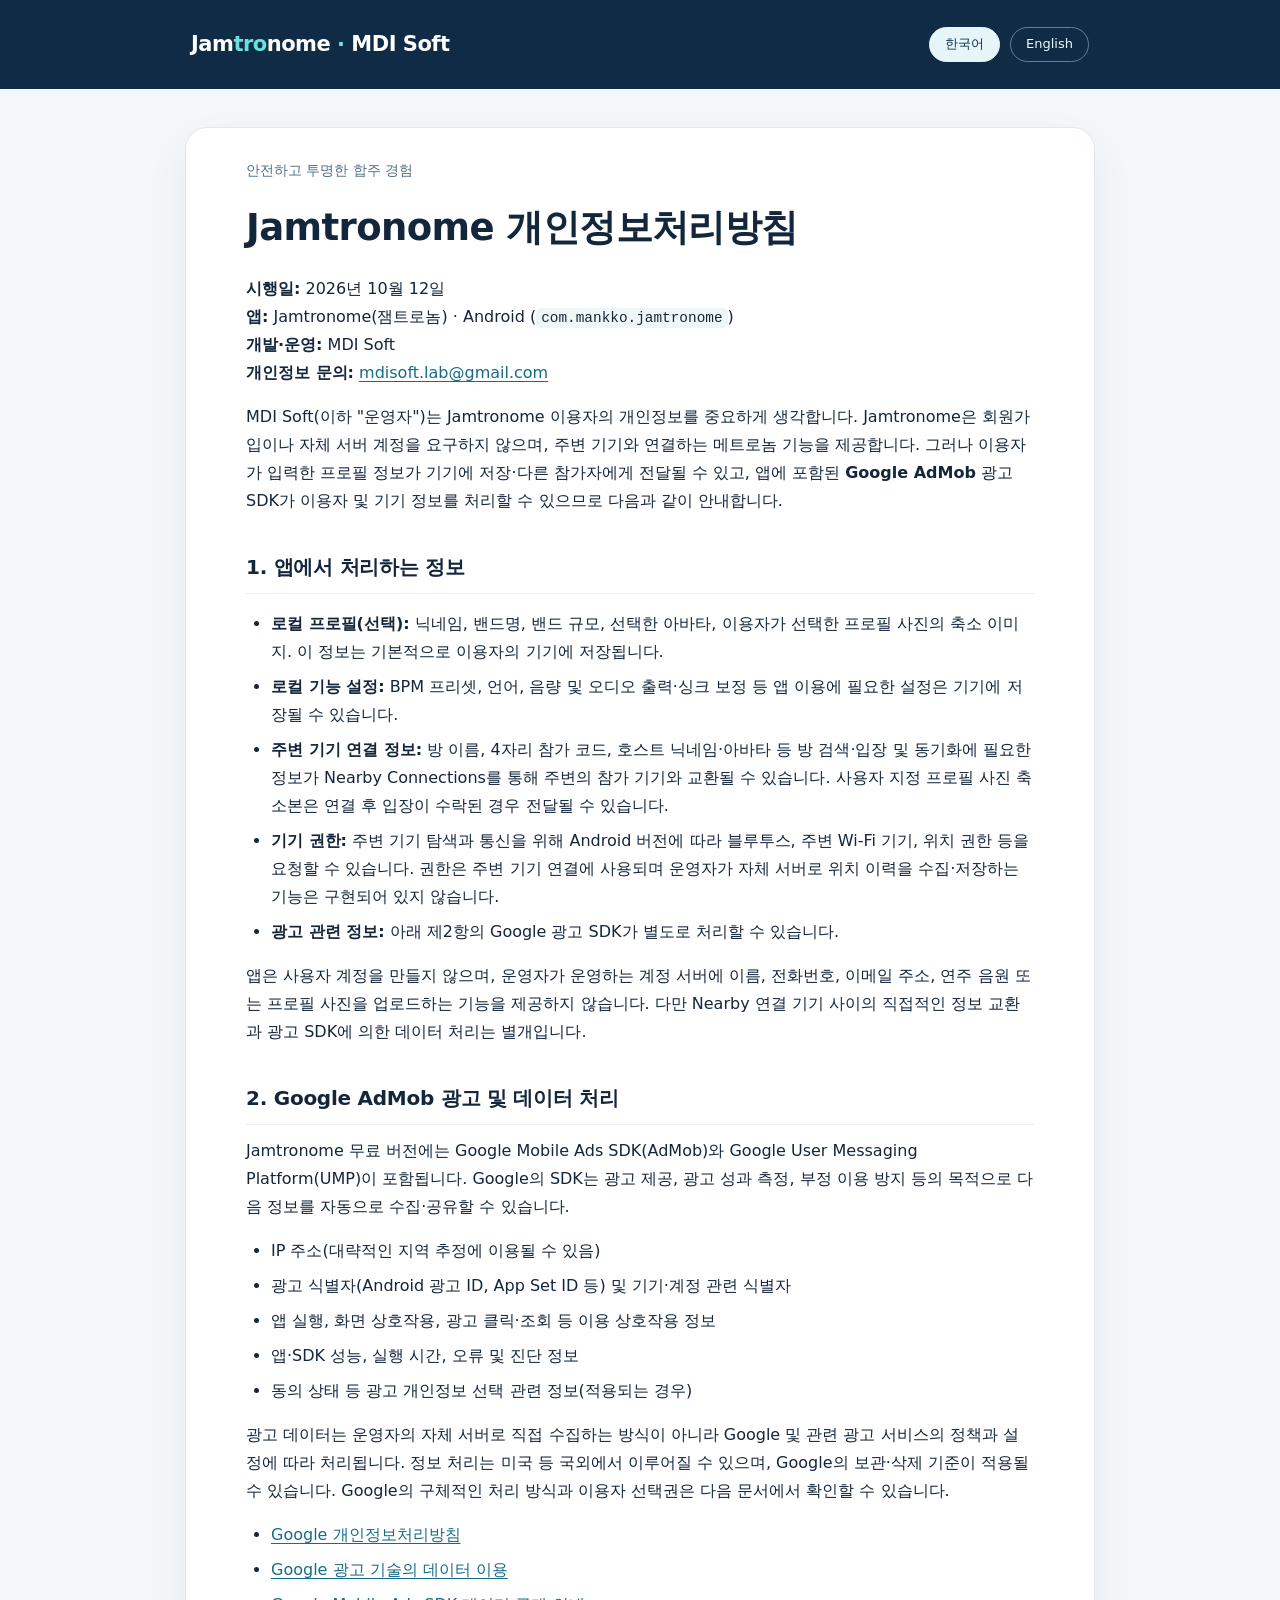
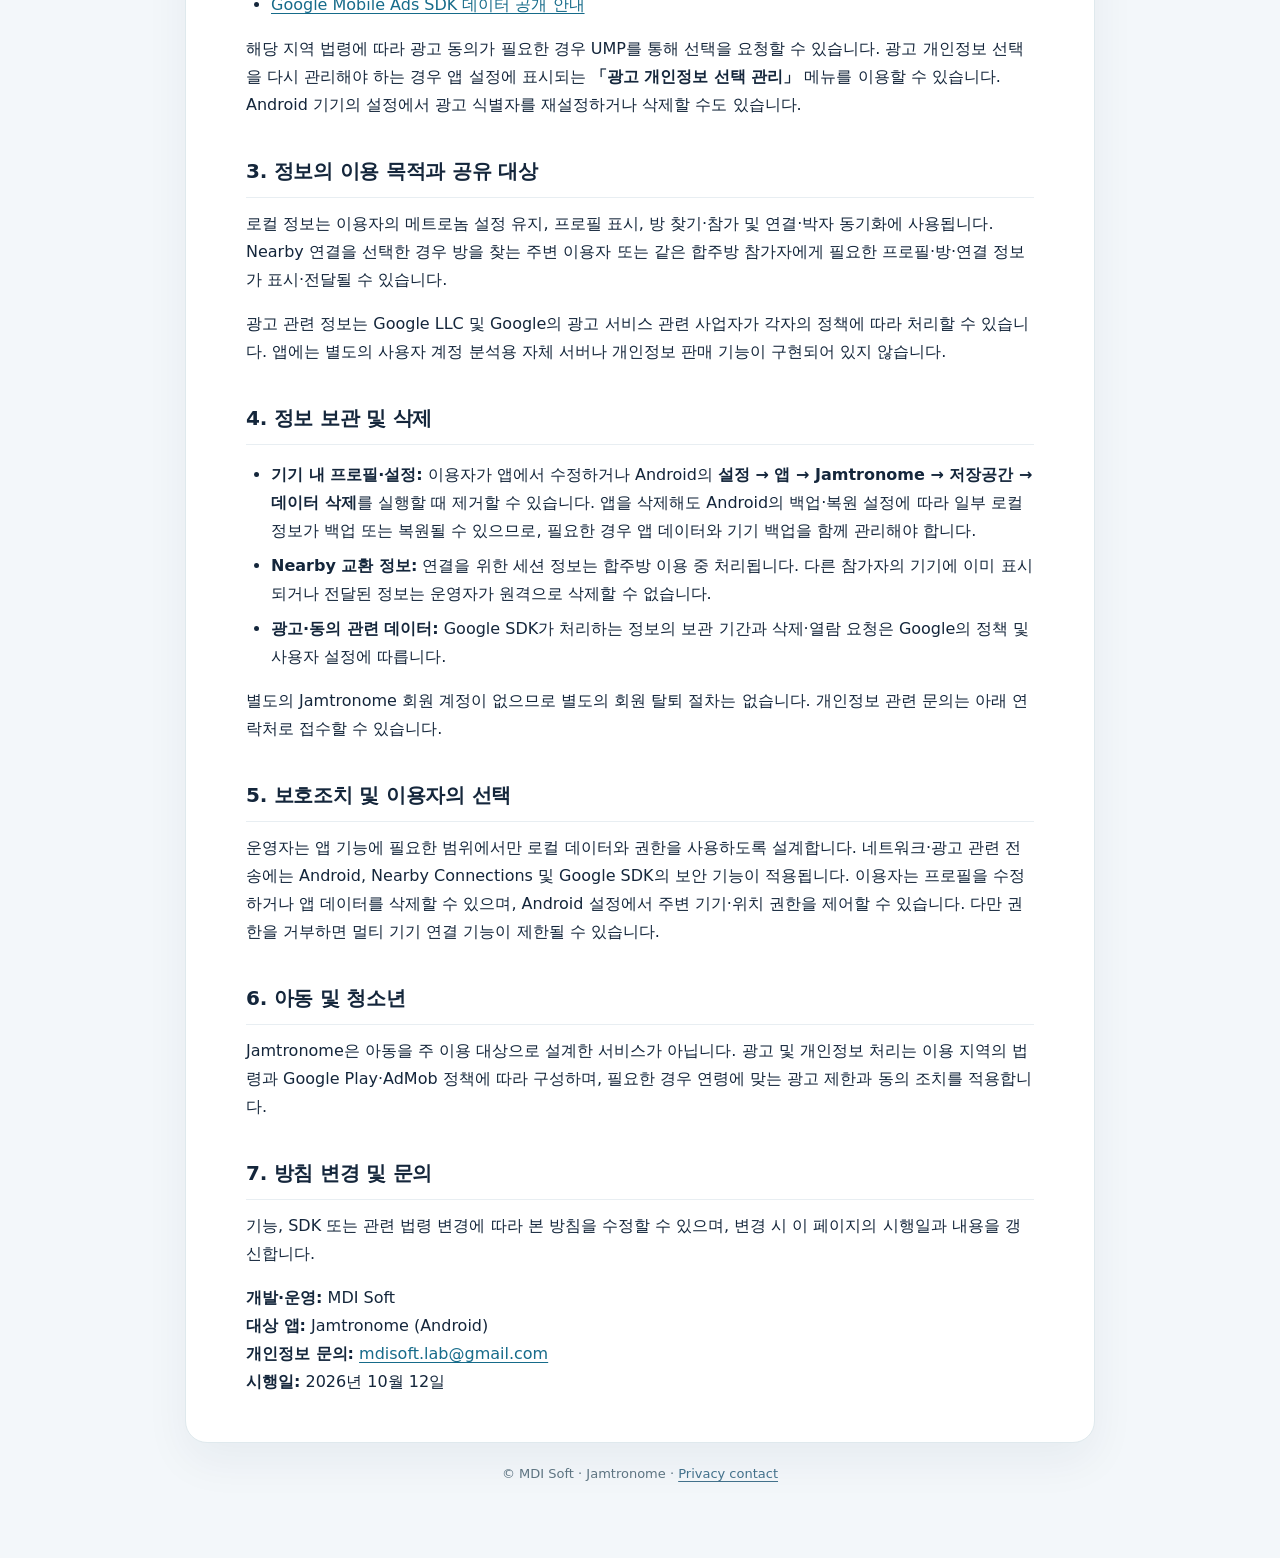
==== ko/index.html @ b939bad0 "docs: publish Jamtronome privacy policy in Korean and English" ====
<!doctype html>
<html lang="ko"><head><meta charset="utf-8"><meta name="viewport" content="width=device-width,initial-scale=1"><meta name="color-scheme" content="light"><meta name="robots" content="index,follow"><meta name="description" content="Jamtronome - MDI Soft Privacy Policy"><title>Jamtronome | 개인정보처리방침 · MDI Soft</title><link rel="stylesheet" href="../style.css"></head><body><header class="head"><div class="head-inner"><div class="brand">Jam<span>tro</span>nome <span>·</span> MDI Soft</div><nav aria-label="Language"><a href="../ko/" aria-current="page">한국어</a><a href="../en/" >English</a></nav></div></header><main class="wrap"><article class="paper"><p class="intro">안전하고 투명한 합주 경험</p><h1>Jamtronome 개인정보처리방침</h1>
<p><strong>시행일:</strong> 2026년 10월 12일<br />
<strong>앱:</strong> Jamtronome(잼트로놈) · Android (<code>com.mankko.jamtronome</code>)<br />
<strong>개발·운영:</strong> MDI Soft<br />
<strong>개인정보 문의:</strong> <a href="mailto:mdisoft.lab@gmail.com">mdisoft.lab@gmail.com</a></p>
<p>MDI Soft(이하 &quot;운영자&quot;)는 Jamtronome 이용자의 개인정보를 중요하게 생각합니다. Jamtronome은 회원가입이나 자체 서버 계정을 요구하지 않으며, 주변 기기와 연결하는 메트로놈 기능을 제공합니다. 그러나 이용자가 입력한 프로필 정보가 기기에 저장·다른 참가자에게 전달될 수 있고, 앱에 포함된 <strong>Google AdMob</strong> 광고 SDK가 이용자 및 기기 정보를 처리할 수 있으므로 다음과 같이 안내합니다.</p>
<h2>1. 앱에서 처리하는 정보</h2>
<ul>
<li><strong>로컬 프로필(선택):</strong> 닉네임, 밴드명, 밴드 규모, 선택한 아바타, 이용자가 선택한 프로필 사진의 축소 이미지. 이 정보는 기본적으로 이용자의 기기에 저장됩니다.</li>
<li><strong>로컬 기능 설정:</strong> BPM 프리셋, 언어, 음량 및 오디오 출력·싱크 보정 등 앱 이용에 필요한 설정은 기기에 저장될 수 있습니다.</li>
<li><strong>주변 기기 연결 정보:</strong> 방 이름, 4자리 참가 코드, 호스트 닉네임·아바타 등 방 검색·입장 및 동기화에 필요한 정보가 Nearby Connections를 통해 주변의 참가 기기와 교환될 수 있습니다. 사용자 지정 프로필 사진 축소본은 연결 후 입장이 수락된 경우 전달될 수 있습니다.</li>
<li><strong>기기 권한:</strong> 주변 기기 탐색과 통신을 위해 Android 버전에 따라 블루투스, 주변 Wi-Fi 기기, 위치 권한 등을 요청할 수 있습니다. 권한은 주변 기기 연결에 사용되며 운영자가 자체 서버로 위치 이력을 수집·저장하는 기능은 구현되어 있지 않습니다.</li>
<li><strong>광고 관련 정보:</strong> 아래 제2항의 Google 광고 SDK가 별도로 처리할 수 있습니다.</li>
</ul>
<p>앱은 사용자 계정을 만들지 않으며, 운영자가 운영하는 계정 서버에 이름, 전화번호, 이메일 주소, 연주 음원 또는 프로필 사진을 업로드하는 기능을 제공하지 않습니다. 다만 Nearby 연결 기기 사이의 직접적인 정보 교환과 광고 SDK에 의한 데이터 처리는 별개입니다.</p>
<h2>2. Google AdMob 광고 및 데이터 처리</h2>
<p>Jamtronome 무료 버전에는 Google Mobile Ads SDK(AdMob)와 Google User Messaging Platform(UMP)이 포함됩니다. Google의 SDK는 광고 제공, 광고 성과 측정, 부정 이용 방지 등의 목적으로 다음 정보를 자동으로 수집·공유할 수 있습니다.</p>
<ul>
<li>IP 주소(대략적인 지역 추정에 이용될 수 있음)</li>
<li>광고 식별자(Android 광고 ID, App Set ID 등) 및 기기·계정 관련 식별자</li>
<li>앱 실행, 화면 상호작용, 광고 클릭·조회 등 이용 상호작용 정보</li>
<li>앱·SDK 성능, 실행 시간, 오류 및 진단 정보</li>
<li>동의 상태 등 광고 개인정보 선택 관련 정보(적용되는 경우)</li>
</ul>
<p>광고 데이터는 운영자의 자체 서버로 직접 수집하는 방식이 아니라 Google 및 관련 광고 서비스의 정책과 설정에 따라 처리됩니다. 정보 처리는 미국 등 국외에서 이루어질 수 있으며, Google의 보관·삭제 기준이 적용될 수 있습니다. Google의 구체적인 처리 방식과 이용자 선택권은 다음 문서에서 확인할 수 있습니다.</p>
<ul>
<li><a href="https://policies.google.com/privacy?hl=ko">Google 개인정보처리방침</a></li>
<li><a href="https://policies.google.com/technologies/ads?hl=ko">Google 광고 기술의 데이터 이용</a></li>
<li><a href="https://developers.google.com/admob/android/privacy/play-data-disclosure?hl=ko">Google Mobile Ads SDK 데이터 공개 안내</a></li>
</ul>
<p>해당 지역 법령에 따라 광고 동의가 필요한 경우 UMP를 통해 선택을 요청할 수 있습니다. 광고 개인정보 선택을 다시 관리해야 하는 경우 앱 설정에 표시되는 <strong>「광고 개인정보 선택 관리」</strong> 메뉴를 이용할 수 있습니다. Android 기기의 설정에서 광고 식별자를 재설정하거나 삭제할 수도 있습니다.</p>
<h2>3. 정보의 이용 목적과 공유 대상</h2>
<p>로컬 정보는 이용자의 메트로놈 설정 유지, 프로필 표시, 방 찾기·참가 및 연결·박자 동기화에 사용됩니다. Nearby 연결을 선택한 경우 방을 찾는 주변 이용자 또는 같은 합주방 참가자에게 필요한 프로필·방·연결 정보가 표시·전달될 수 있습니다.</p>
<p>광고 관련 정보는 Google LLC 및 Google의 광고 서비스 관련 사업자가 각자의 정책에 따라 처리할 수 있습니다. 앱에는 별도의 사용자 계정 분석용 자체 서버나 개인정보 판매 기능이 구현되어 있지 않습니다.</p>
<h2>4. 정보 보관 및 삭제</h2>
<ul>
<li><strong>기기 내 프로필·설정:</strong> 이용자가 앱에서 수정하거나 Android의 <strong>설정 → 앱 → Jamtronome → 저장공간 → 데이터 삭제</strong>를 실행할 때 제거할 수 있습니다. 앱을 삭제해도 Android의 백업·복원 설정에 따라 일부 로컬 정보가 백업 또는 복원될 수 있으므로, 필요한 경우 앱 데이터와 기기 백업을 함께 관리해야 합니다.</li>
<li><strong>Nearby 교환 정보:</strong> 연결을 위한 세션 정보는 합주방 이용 중 처리됩니다. 다른 참가자의 기기에 이미 표시되거나 전달된 정보는 운영자가 원격으로 삭제할 수 없습니다.</li>
<li><strong>광고·동의 관련 데이터:</strong> Google SDK가 처리하는 정보의 보관 기간과 삭제·열람 요청은 Google의 정책 및 사용자 설정에 따릅니다.</li>
</ul>
<p>별도의 Jamtronome 회원 계정이 없으므로 별도의 회원 탈퇴 절차는 없습니다. 개인정보 관련 문의는 아래 연락처로 접수할 수 있습니다.</p>
<h2>5. 보호조치 및 이용자의 선택</h2>
<p>운영자는 앱 기능에 필요한 범위에서만 로컬 데이터와 권한을 사용하도록 설계합니다. 네트워크·광고 관련 전송에는 Android, Nearby Connections 및 Google SDK의 보안 기능이 적용됩니다. 이용자는 프로필을 수정하거나 앱 데이터를 삭제할 수 있으며, Android 설정에서 주변 기기·위치 권한을 제어할 수 있습니다. 다만 권한을 거부하면 멀티 기기 연결 기능이 제한될 수 있습니다.</p>
<h2>6. 아동 및 청소년</h2>
<p>Jamtronome은 아동을 주 이용 대상으로 설계한 서비스가 아닙니다. 광고 및 개인정보 처리는 이용 지역의 법령과 Google Play·AdMob 정책에 따라 구성하며, 필요한 경우 연령에 맞는 광고 제한과 동의 조치를 적용합니다.</p>
<h2>7. 방침 변경 및 문의</h2>
<p>기능, SDK 또는 관련 법령 변경에 따라 본 방침을 수정할 수 있으며, 변경 시 이 페이지의 시행일과 내용을 갱신합니다.</p>
<p><strong>개발·운영:</strong> MDI Soft<br />
<strong>대상 앱:</strong> Jamtronome (Android)<br />
<strong>개인정보 문의:</strong> <a href="mailto:mdisoft.lab@gmail.com">mdisoft.lab@gmail.com</a><br />
<strong>시행일:</strong> 2026년 10월 12일</p>
</article><footer class="footer">© MDI Soft · Jamtronome · <a href="mailto:mdisoft.lab@gmail.com">Privacy contact</a></footer></main></body></html>
---- style.css ----
:root{font-family:system-ui,-apple-system,"Segoe UI",Arial,"Noto Sans KR",sans-serif;color:#14263b;background:#f3f7fa;font-size:16px;line-height:1.75}*{box-sizing:border-box}body{margin:0}a{color:#166b8a;text-underline-offset:3px}a:hover{color:#125171}a:focus-visible{outline:3px solid #10a4b4;outline-offset:2px;border-radius:3px}.head{background:#102b45;color:#fff}.head-inner{max-width:950px;margin:auto;padding:26px 26px;display:flex;align-items:center;justify-content:space-between;gap:12px;flex-wrap:wrap}.brand{font-weight:750;font-size:21px;letter-spacing:-.5px}.brand span{color:#6ae1dc}nav{display:flex;gap:10px}nav a{color:#eafaff;text-decoration:none;border:1px solid #628196;border-radius:30px;padding:5px 15px;font-size:13px}nav a[aria-current="page"]{background:#e6f6f8;color:#10314c;border-color:#e6f6f8}.wrap{max-width:950px;margin:38px auto 72px;padding:0 20px}.paper{background:#fff;border:1px solid #dfe9ed;border-radius:22px;padding:30px clamp(20px,5vw,60px);box-shadow:0 18px 46px rgba(17,42,64,.055)}h1{font-size:clamp(26px,4.5vw,37px);line-height:1.32;letter-spacing:-.6px;margin:2px 0 22px}h2{font-size:20px;letter-spacing:-.25px;margin-top:35px;margin-bottom:12px;padding-bottom:8px;border-bottom:1px solid #e8eef2}p{margin:10px 0 16px}ul{padding-left:25px}li{margin:7px 0}strong{font-weight:690}code{font-size:.9em;padding:2px 5px;background:#eef6f7;border-radius:5px;overflow-wrap:anywhere}.intro{margin:0 0 22px;color:#517083;font-size:14px}.hint{color:#5e7887;font-size:13px}.footer{text-align:center;margin-top:20px;color:#5d7481;font-size:13px}.footer a{color:#42718b}@media(max-width:600px){.wrap{margin:20px auto 40px;padding:0 11px}.paper{border-radius:16px;padding:23px 17px}.head-inner{padding:17px}.brand{font-size:19px}nav a{padding:5px 11px}}
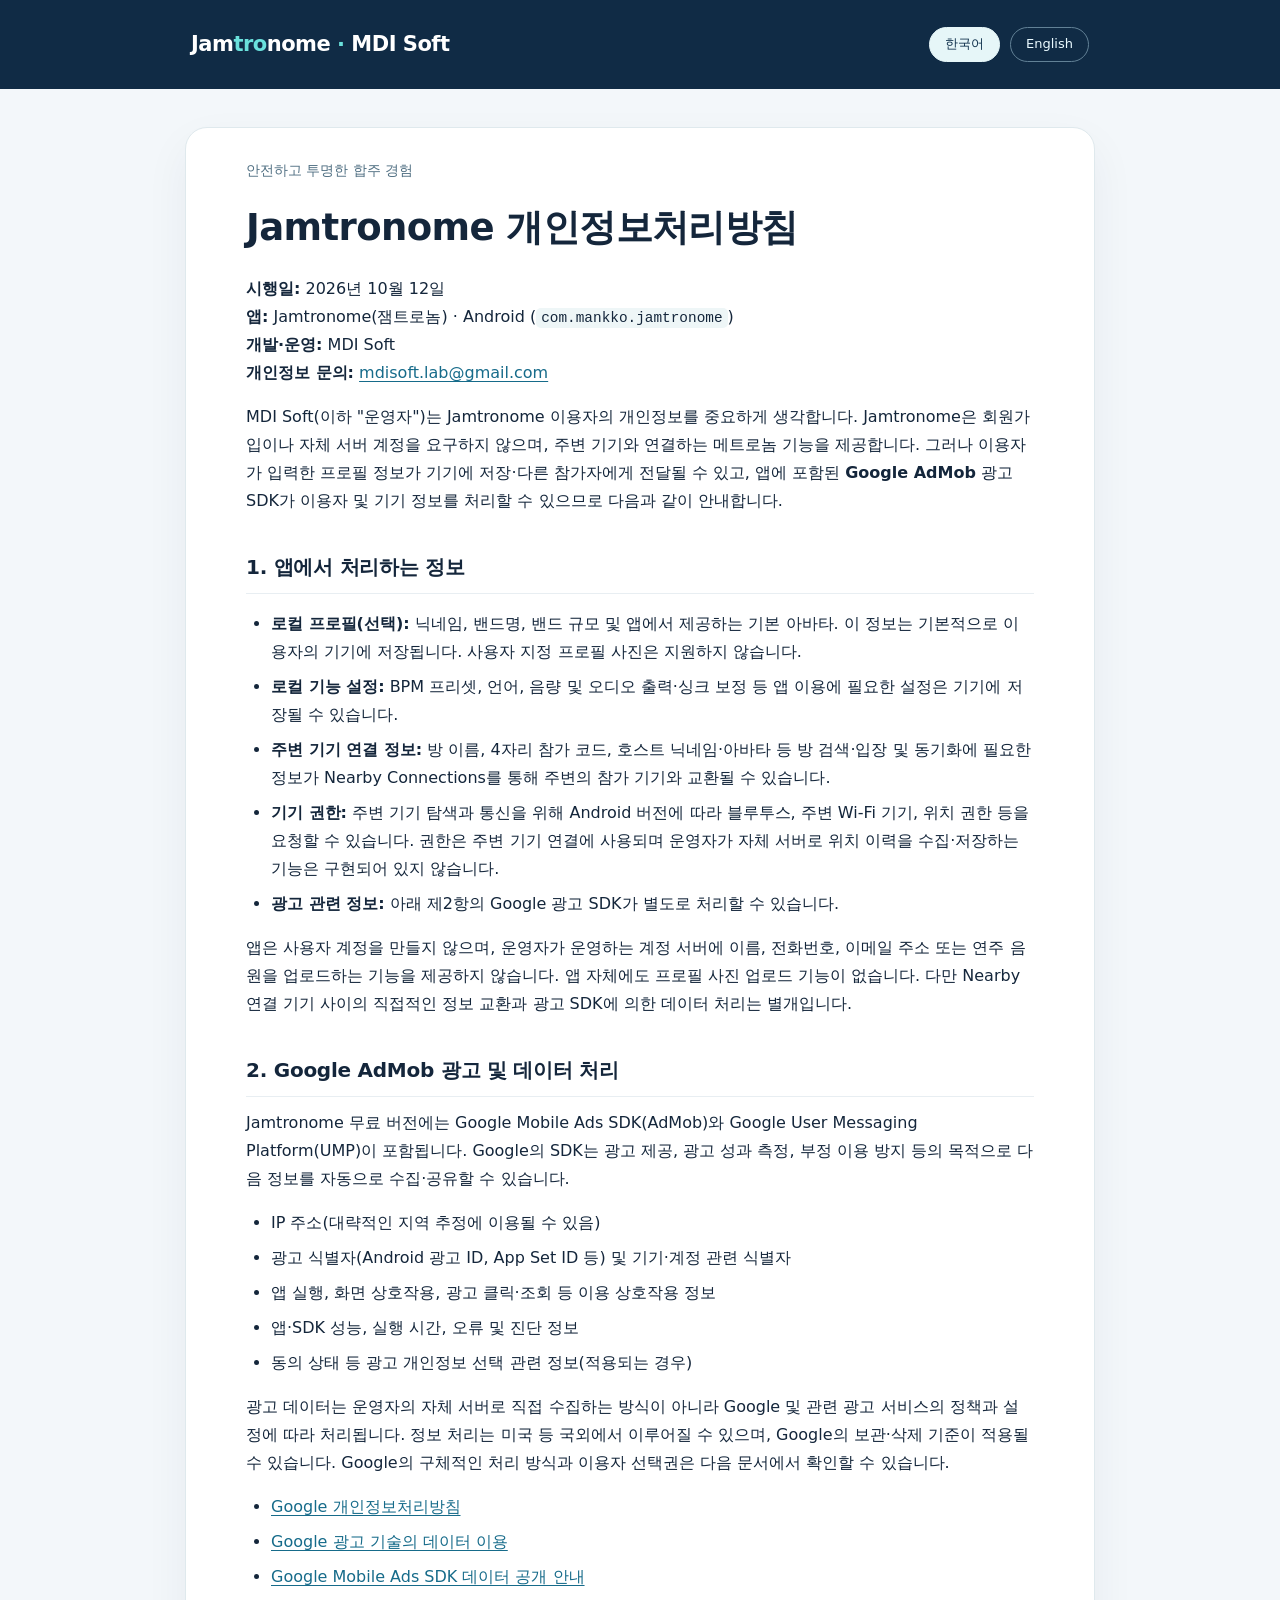
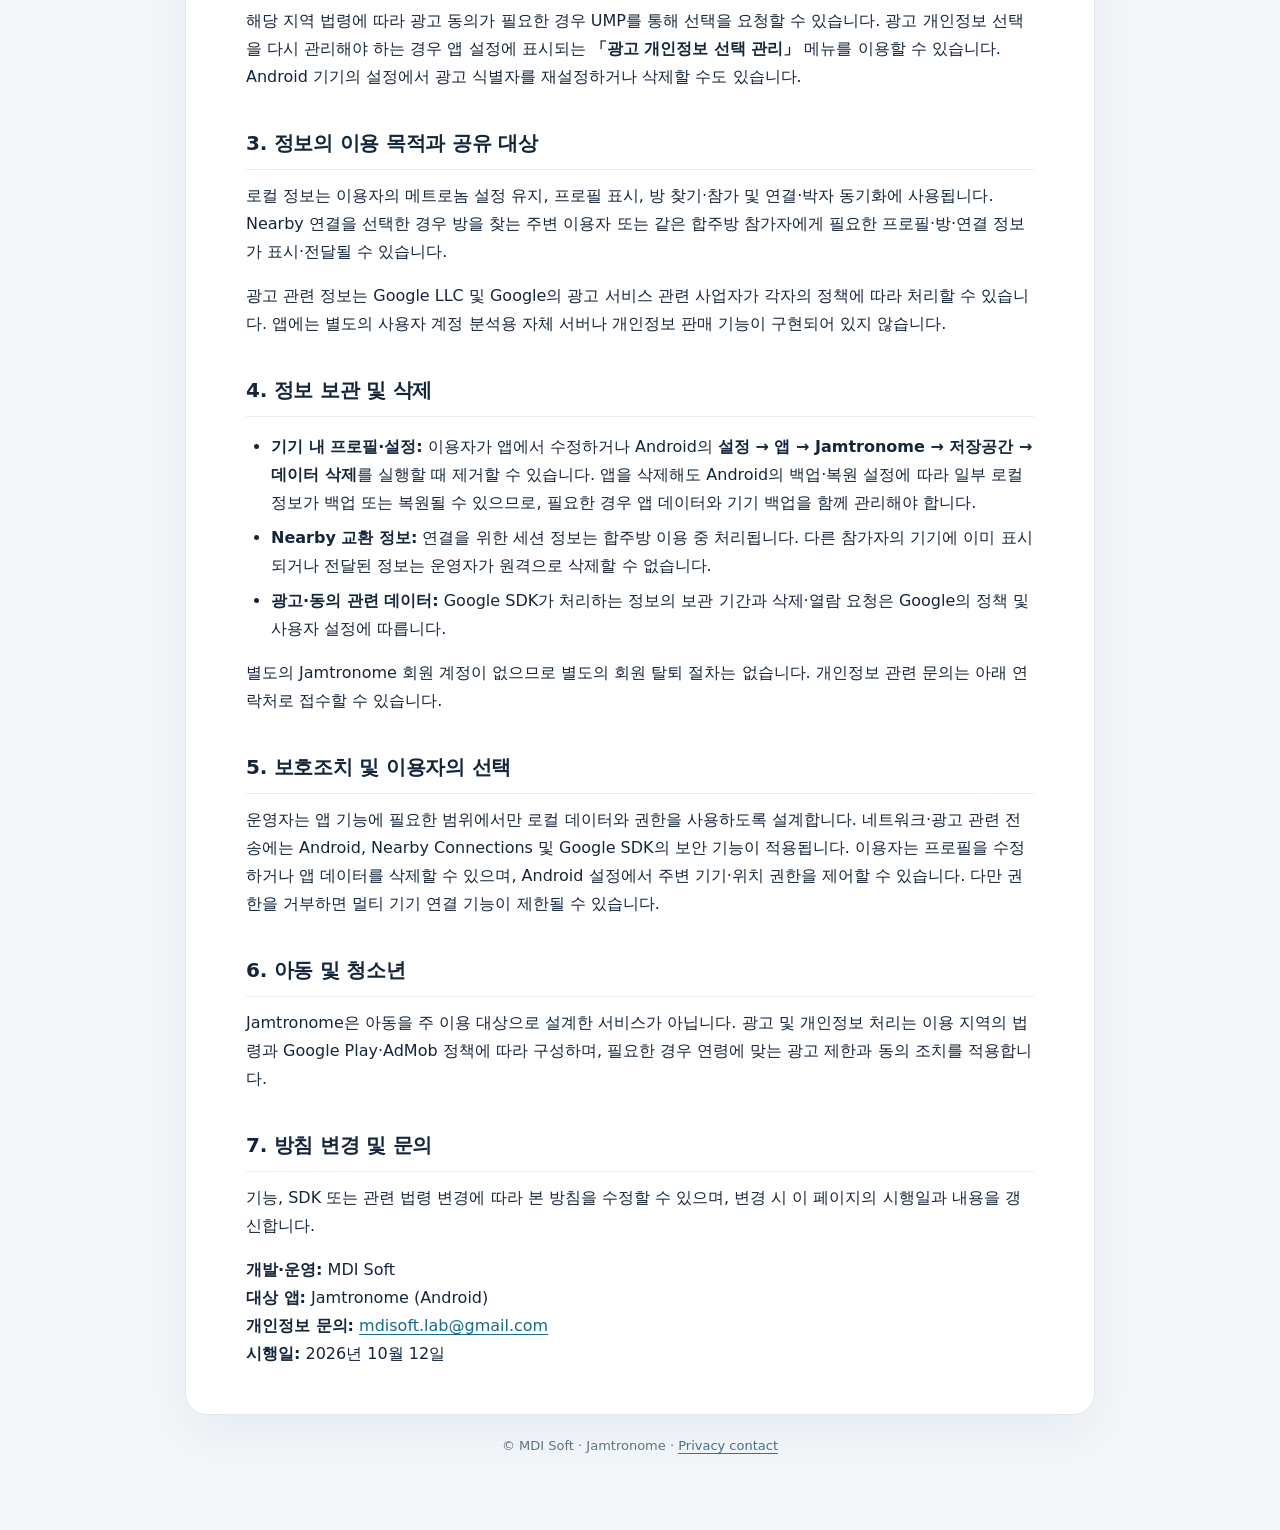
==== commit 9f62b5af: "docs(privacy): remove custom avatar photo disclosures for alpha27" ====
--- a/ko/index.html
+++ b/ko/index.html
@@ -7,13 +7,13 @@
 <p>MDI Soft(이하 &quot;운영자&quot;)는 Jamtronome 이용자의 개인정보를 중요하게 생각합니다. Jamtronome은 회원가입이나 자체 서버 계정을 요구하지 않으며, 주변 기기와 연결하는 메트로놈 기능을 제공합니다. 그러나 이용자가 입력한 프로필 정보가 기기에 저장·다른 참가자에게 전달될 수 있고, 앱에 포함된 <strong>Google AdMob</strong> 광고 SDK가 이용자 및 기기 정보를 처리할 수 있으므로 다음과 같이 안내합니다.</p>
 <h2>1. 앱에서 처리하는 정보</h2>
 <ul>
-<li><strong>로컬 프로필(선택):</strong> 닉네임, 밴드명, 밴드 규모, 선택한 아바타, 이용자가 선택한 프로필 사진의 축소 이미지. 이 정보는 기본적으로 이용자의 기기에 저장됩니다.</li>
+<li><strong>로컬 프로필(선택):</strong> 닉네임, 밴드명, 밴드 규모 및 앱에서 제공하는 기본 아바타. 이 정보는 기본적으로 이용자의 기기에 저장됩니다. 사용자 지정 프로필 사진은 지원하지 않습니다.</li>
 <li><strong>로컬 기능 설정:</strong> BPM 프리셋, 언어, 음량 및 오디오 출력·싱크 보정 등 앱 이용에 필요한 설정은 기기에 저장될 수 있습니다.</li>
-<li><strong>주변 기기 연결 정보:</strong> 방 이름, 4자리 참가 코드, 호스트 닉네임·아바타 등 방 검색·입장 및 동기화에 필요한 정보가 Nearby Connections를 통해 주변의 참가 기기와 교환될 수 있습니다. 사용자 지정 프로필 사진 축소본은 연결 후 입장이 수락된 경우 전달될 수 있습니다.</li>
+<li><strong>주변 기기 연결 정보:</strong> 방 이름, 4자리 참가 코드, 호스트 닉네임·아바타 등 방 검색·입장 및 동기화에 필요한 정보가 Nearby Connections를 통해 주변의 참가 기기와 교환될 수 있습니다.</li>
 <li><strong>기기 권한:</strong> 주변 기기 탐색과 통신을 위해 Android 버전에 따라 블루투스, 주변 Wi-Fi 기기, 위치 권한 등을 요청할 수 있습니다. 권한은 주변 기기 연결에 사용되며 운영자가 자체 서버로 위치 이력을 수집·저장하는 기능은 구현되어 있지 않습니다.</li>
 <li><strong>광고 관련 정보:</strong> 아래 제2항의 Google 광고 SDK가 별도로 처리할 수 있습니다.</li>
 </ul>
-<p>앱은 사용자 계정을 만들지 않으며, 운영자가 운영하는 계정 서버에 이름, 전화번호, 이메일 주소, 연주 음원 또는 프로필 사진을 업로드하는 기능을 제공하지 않습니다. 다만 Nearby 연결 기기 사이의 직접적인 정보 교환과 광고 SDK에 의한 데이터 처리는 별개입니다.</p>
+<p>앱은 사용자 계정을 만들지 않으며, 운영자가 운영하는 계정 서버에 이름, 전화번호, 이메일 주소 또는 연주 음원을 업로드하는 기능을 제공하지 않습니다. 앱 자체에도 프로필 사진 업로드 기능이 없습니다. 다만 Nearby 연결 기기 사이의 직접적인 정보 교환과 광고 SDK에 의한 데이터 처리는 별개입니다.</p>
 <h2>2. Google AdMob 광고 및 데이터 처리</h2>
 <p>Jamtronome 무료 버전에는 Google Mobile Ads SDK(AdMob)와 Google User Messaging Platform(UMP)이 포함됩니다. Google의 SDK는 광고 제공, 광고 성과 측정, 부정 이용 방지 등의 목적으로 다음 정보를 자동으로 수집·공유할 수 있습니다.</p>
 <ul>
